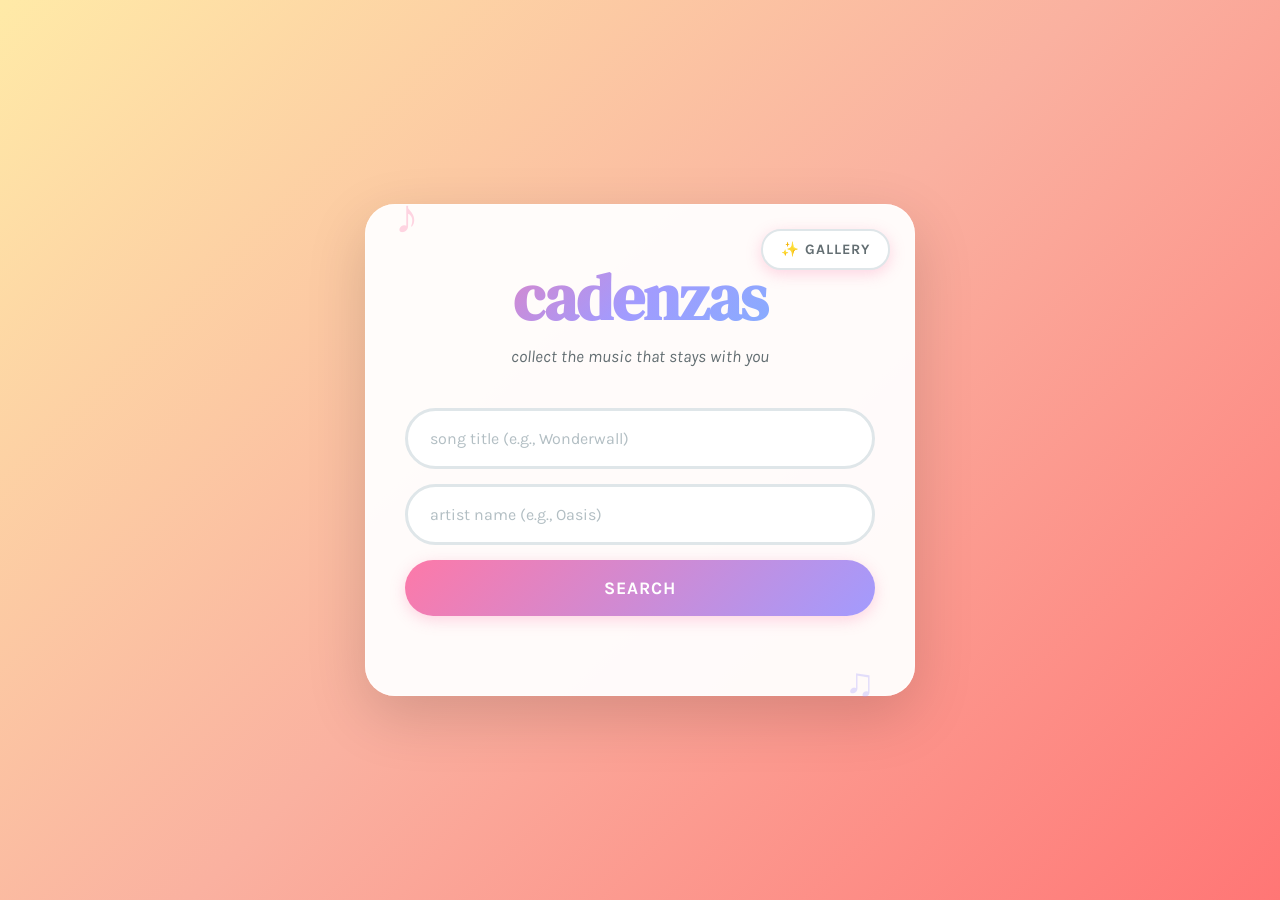
==== index.html @ b06bb2e4 "project start" ====
<!DOCTYPE html>
<html lang="en">
<head>
  <meta charset="UTF-8">
  <meta name="viewport" content="width=device-width, initial-scale=1.0">
  <title>Cadenzas - Search</title>
  <style>
    @import url('https://fonts.googleapis.com/css2?family=DM+Serif+Display:ital@0;1&family=Karla:wght@400;700&display=swap');
    
    * {
      margin: 0;
      padding: 0;
      box-sizing: border-box;
    }

    body {
      font-family: 'Karla', sans-serif;
      background: linear-gradient(135deg, #ffeaa7 0%, #fab1a0 50%, #ff7675 100%);
      min-height: 100vh;
      display: flex;
      align-items: center;
      justify-content: center;
      padding: 20px;
    }

    .search-container {
      max-width: 550px;
      width: 100%;
      background: rgba(255, 255, 255, 0.95);
      border-radius: 30px;
      padding: 50px 40px;
      box-shadow: 
        0 20px 60px rgba(0, 0, 0, 0.15),
        0 0 0 1px rgba(255, 255, 255, 0.5) inset;
      text-align: center;
    }

    h1 {
      font-family: 'DM Serif Display', serif;
      font-size: 4em;
      margin-bottom: 0.1em;
      background: linear-gradient(135deg, #fd79a8, #a29bfe, #74b9ff);
      -webkit-background-clip: text;
      -webkit-text-fill-color: transparent;
      background-clip: text;
      letter-spacing: -1px;
    }

    .subtitle {
      font-style: italic;
      color: #636e72;
      margin-bottom: 2.5em;
      font-size: 1.05em;
    }

    .search-form {
      display: flex;
      flex-direction: column;
      gap: 15px;
      margin-bottom: 30px;
    }

    input {
      padding: 18px 22px;
      border: 3px solid #dfe6e9;
      border-radius: 50px;
      background: white;
      color: #2d3436;
      font-size: 1em;
      font-family: 'Karla', sans-serif;
      outline: none;
      transition: all 0.3s ease;
    }

    input::placeholder {
      color: #b2bec3;
    }

    input:focus {
      border-color: #a29bfe;
      box-shadow: 0 0 0 4px rgba(162, 155, 254, 0.15);
      transform: translateY(-2px);
    }

    button {
      padding: 18px;
      border: none;
      border-radius: 50px;
      background: linear-gradient(135deg, #fd79a8 0%, #a29bfe 100%);
      color: white;
      font-size: 1.1em;
      font-weight: 700;
      font-family: 'Karla', sans-serif;
      cursor: pointer;
      transition: all 0.3s ease;
      box-shadow: 0 4px 15px rgba(253, 121, 168, 0.3);
      text-transform: uppercase;
      letter-spacing: 1px;
    }

    button:hover {
      transform: translateY(-3px);
      box-shadow: 0 6px 25px rgba(253, 121, 168, 0.4);
    }

    button:active {
      transform: translateY(-1px);
    }

    .results {
      margin-top: 35px;
      text-align: left;
    }

    .results h3 {
      color: #636e72;
      font-family: 'Karla', sans-serif;
      font-weight: 700;
      text-transform: uppercase;
      letter-spacing: 2px;
      font-size: 0.85em;
      margin-bottom: 20px;
      text-align: center;
    }

    .result-card {
      background: linear-gradient(135deg, #fff5f7 0%, #f0f3ff 100%);
      border: 2px solid #dfe6e9;
      border-radius: 20px;
      padding: 22px 25px;
      margin-bottom: 12px;
      cursor: pointer;
      transition: all 0.3s ease;
      position: relative;
      overflow: hidden;
    }

    .result-card::before {
      content: '';
      position: absolute;
      top: 0;
      left: -100%;
      width: 100%;
      height: 100%;
      background: linear-gradient(90deg, transparent, rgba(162, 155, 254, 0.1), transparent);
      transition: left 0.5s ease;
    }

    .result-card:hover::before {
      left: 100%;
    }

    .result-card:hover {
      border-color: #a29bfe;
      transform: translateX(8px) translateY(-2px);
      box-shadow: -8px 8px 0px rgba(162, 155, 254, 0.2);
    }

    .result-title {
      font-weight: 700;
      font-size: 1.25em;
      margin-bottom: 6px;
      color: #2d3436;
    }

    .result-artist {
      color: #636e72;
      font-style: italic;
      margin-bottom: 10px;
    }

    .result-status {
      display: inline-block;
      font-size: 0.85em;
      padding: 6px 14px;
      border-radius: 20px;
      font-weight: 700;
      margin-top: 8px;
    }

    .has-lyrics {
      background: linear-gradient(135deg, #55efc4, #81ecec);
      color: #00b894;
    }

    .no-lyrics {
      background: #dfe6e9;
      color: #636e72;
    }

    .loading {
      text-align: center;
      color: #636e72;
      font-style: italic;
      padding: 30px;
      font-size: 1.1em;
    }

    .loading::after {
      content: '...';
      animation: ellipsis 1.5s infinite;
    }

    @keyframes ellipsis {
      0%, 20% { content: '.'; }
      40% { content: '..'; }
      60%, 100% { content: '...'; }
    }

    .error {
      color: #d63031;
      text-align: center;
      padding: 25px;
      background: linear-gradient(135deg, #fff0f0, #ffe0e0);
      border: 2px solid #ff7675;
      border-radius: 20px;
      font-weight: 700;
    }

    /* Cute decorative elements */
    .search-container::before {
      content: '♪';
      position: absolute;
      top: -15px;
      left: 30px;
      font-size: 3em;
      opacity: 0.3;
      color: #fd79a8;
    }

    .search-container::after {
      content: '♫';
      position: absolute;
      bottom: -10px;
      right: 40px;
      font-size: 2.5em;
      opacity: 0.3;
      color: #a29bfe;
    }

    .search-container {
      position: relative;
    }

    .lyric-line.active {
      color: #fd79a8 !important;
      font-weight: 700;
      transform: scale(1.05);
      text-shadow: 0 0 20px rgba(253, 121, 168, 0.4);
    }
  </style>
</head>
<body>
  <div class="search-container">
    <div style="position: absolute; top: 25px; right: 25px; display: flex; gap: 10px;">
      <button id="homeButton" style="
        padding: 10px 18px;
        border: 2px solid #dfe6e9;
        border-radius: 20px;
        background: white;
        color: #636e72;
        font-family: 'Karla', sans-serif;
        font-weight: 700;
        cursor: pointer;
        font-size: 0.9em;
        display: none;
      ">🏠 Home</button>
      <button id="galleryButton" style="
        padding: 10px 18px;
        border: 2px solid #dfe6e9;
        border-radius: 20px;
        background: white;
        color: #636e72;
        font-family: 'Karla', sans-serif;
        font-weight: 700;
        cursor: pointer;
        font-size: 0.9em;
      ">✨ Gallery</button>
    </div>
    
    <h1>cadenzas</h1>
    <p class="subtitle">collect the music that stays with you</p>

    <form class="search-form" id="searchForm">
      <input 
        type="text" 
        id="trackInput" 
        placeholder="song title (e.g., Wonderwall)"
        required
      >
      <input 
        type="text" 
        id="artistInput" 
        placeholder="artist name (e.g., Oasis)"
        required
      >
      <button type="submit">Search</button>
    </form>

    <div id="results"></div>
  </div>

  <script>
    const form = document.getElementById('searchForm');
    const resultsDiv = document.getElementById('results');
    const homeButton = document.getElementById('homeButton');
    const galleryButton = document.getElementById('galleryButton');

    // Navigation handlers
    homeButton.addEventListener('click', () => {
      showHomeView();
    });

    galleryButton.addEventListener('click', () => {
      showGalleryView();
    });

    form.addEventListener('submit', async (e) => {
      e.preventDefault();
      
      const track = document.getElementById('trackInput').value.trim();
      const artist = document.getElementById('artistInput').value.trim();

      if (!track || !artist) return;

      resultsDiv.innerHTML = '<p class="loading">Searching for your song</p>';

      try {
        const response = await fetch(
          `https://lrclib.net/api/search?track_name=${encodeURIComponent(track)}&artist_name=${encodeURIComponent(artist)}`
        );

        if (!response.ok) {
          throw new Error('Failed to fetch lyrics');
        }

        const results = await response.json();

        if (results.length === 0) {
          resultsDiv.innerHTML = '<p class="error">No lyrics found. Try different search terms!</p>';
          return;
        }

        displayResults(results);

        if (results[0].syncedLyrics) {
          console.log('Synced Lyrics for:', results[0].trackName);
          console.log('Raw LRC:', results[0].syncedLyrics);

          const parsed = parseLRC(results[0].syncedLyrics);
          console.log('Parsed Lyrics:', parsed);
          console.log(`Total lines: ${parsed.length}`);
        } else {
          console.log('No synced lyrics available for this track');
        }

      } catch (error) {
        console.error('Error:', error);
        resultsDiv.innerHTML = '<p class="error">Something went wrong. Please try again!</p>';
      }
    });

    function displayResults(results) {
      resultsDiv.innerHTML = '<h3>Results</h3>';
      
      results.forEach((result, index) => {
        const card = document.createElement('div');
        card.className = 'result-card';
        
        const hasLyrics = result.syncedLyrics ? true : false;
        const statusClass = hasLyrics ? 'has-lyrics' : 'no-lyrics';
        const statusText = hasLyrics ? '✨ has synced lyrics' : '♪ plain lyrics only';
        
        card.innerHTML = `
          <div class="result-title">${result.trackName}</div>
          <div class="result-artist">${result.artistName}</div>
          <span class="result-status ${statusClass}">${statusText}</span>
        `;
        
        card.addEventListener('click', () => {
          if (result.syncedLyrics) {
            displayLyricCard(result);
          }
        });
        
        resultsDiv.appendChild(card);
      });
    }

    function parseLRC(lrcString) {
      // Split the string into lines
      const lines = lrcString.split('\n');
      
      // Array to store our parsed lyrics
      const parsedLyrics = [];
      
      // Regular expression to match timestamp pattern [MM:SS.MS]
      const timeRegex = /\[(\d{2}):(\d{2})\.(\d{2,3})\]/;
      
      lines.forEach(line => {
        // Try to match the timestamp pattern
        const match = line.match(timeRegex);
        
        if (match) {
          // Extract minutes, seconds, and milliseconds
          const minutes = parseInt(match[1]);
          const seconds = parseInt(match[2]);
          const milliseconds = parseInt(match[3]);
          
          // Convert everything to total seconds
          const totalSeconds = minutes * 60 + seconds + milliseconds / 100;
          
          // Get the text after the timestamp
          const text = line.replace(timeRegex, '').trim();
          
          // Only add if there's actual text (filter out empty lines)
          if (text.length > 0) {
            parsedLyrics.push({
              time: totalSeconds,
              text: text
            });
          }
        }
      });
      
      return parsedLyrics;
    }

    function displayLyricCard(song) {
      // Check if we have synced or plain lyrics
      const hasSyncedLyrics = song.syncedLyrics ? true : false;
      const lyrics = hasSyncedLyrics 
        ? parseLRC(song.syncedLyrics) 
        : song.plainLyrics.split('\n').map(text => ({ time: 0, text: text.trim() })).filter(l => l.text.length > 0);
      
      // Clear the results and show the lyric picker
      resultsDiv.innerHTML = `
        <div style="text-align: center; margin-bottom: 25px;">
          <h2 style="font-family: 'DM Serif Display', serif; color: #2d3436; margin-bottom: 8px;">
            ${song.trackName}
          </h2>
          <p style="color: #636e72; font-style: italic; margin-bottom: 15px;">
            ${song.artistName}
          </p>
          <button id="backButton" style="
            padding: 10px 20px;
            border: 2px solid #dfe6e9;
            border-radius: 20px;
            background: white;
            color: #636e72;
            font-family: 'Karla', sans-serif;
            font-weight: 700;
            cursor: pointer;
            font-size: 0.9em;
          ">← Back to Search</button>
        </div>
        
        <div style="
          background: linear-gradient(135deg, #fff5f7 0%, #f0f3ff 100%);
          border: 2px solid #dfe6e9;
          border-radius: 20px;
          padding: 25px;
          margin-bottom: 20px;
        ">
          <p style="text-align: center; color: #636e72; font-size: 0.95em; margin-bottom: 15px;">
            ✨ Click on lines to select them for your gallery
          </p>
          <div id="lyricsContainer" style="
            max-height: 400px;
            overflow-y: auto;
            padding: 10px;
          "></div>
        </div>
        
        <div style="text-align: center;">
          <button id="saveButton" style="
            padding: 15px 35px;
            border: none;
            border-radius: 50px;
            background: linear-gradient(135deg, #fd79a8 0%, #a29bfe 100%);
            color: white;
            font-size: 1.1em;
            font-weight: 700;
            font-family: 'Karla', sans-serif;
            cursor: pointer;
            box-shadow: 0 4px 15px rgba(253, 121, 168, 0.3);
            opacity: 0.5;
            pointer-events: none;
          ">Save Selected Lines (<span id="selectedCount">0</span>)</button>
        </div>
      `;
      
      // Display all the lyrics as selectable lines
      const container = document.getElementById('lyricsContainer');
      const saveButton = document.getElementById('saveButton');
      const selectedCount = document.getElementById('selectedCount');
      
      let selectedLines = [];
      
      lyrics.forEach((lyric, index) => {
        const lyricLine = document.createElement('div');
        lyricLine.className = 'lyric-line-selectable';
        lyricLine.dataset.time = lyric.time;
        lyricLine.dataset.index = index;
        lyricLine.textContent = lyric.text;
        lyricLine.style.cssText = `
          padding: 14px 18px;
          margin: 6px 0;
          font-size: 1.15em;
          color: #2d3436;
          background: white;
          border: 2px solid #dfe6e9;
          border-radius: 15px;
          cursor: pointer;
          transition: all 0.3s ease;
          line-height: 1.6;
          user-select: none;
        `;
        
        // Click to toggle selection
        lyricLine.addEventListener('click', () => {
          const isSelected = lyricLine.classList.contains('selected');
          
          if (isSelected) {
            // Deselect
            lyricLine.classList.remove('selected');
            lyricLine.style.background = 'white';
            lyricLine.style.borderColor = '#dfe6e9';
            lyricLine.style.color = '#2d3436';
            lyricLine.style.transform = 'scale(1)';
            
            // Remove from selected array
            selectedLines = selectedLines.filter(l => l.index !== index);
          } else {
            // Select
            lyricLine.classList.add('selected');
            lyricLine.style.background = 'linear-gradient(135deg, #fd79a8 0%, #a29bfe 100%)';
            lyricLine.style.borderColor = '#fd79a8';
            lyricLine.style.color = 'white';
            lyricLine.style.transform = 'scale(1.02)';
            lyricLine.style.boxShadow = '0 4px 15px rgba(253, 121, 168, 0.3)';
            
            // Add to selected array
            selectedLines.push({
              index: index,
              text: lyric.text,
              time: lyric.time
            });
          }
          
          // Update button state
          selectedCount.textContent = selectedLines.length;
          
          if (selectedLines.length > 0) {
            saveButton.style.opacity = '1';
            saveButton.style.pointerEvents = 'auto';
          } else {
            saveButton.style.opacity = '0.5';
            saveButton.style.pointerEvents = 'none';
          }
        });
        
        container.appendChild(lyricLine);
      });
      
      // Add back button functionality
      document.getElementById('backButton').addEventListener('click', () => {
        location.reload();
      });
      
      // Add save button functionality
      saveButton.addEventListener('click', () => {
        if (selectedLines.length > 0) {
          saveToGallery({
            song: song.trackName,
            artist: song.artistName,
            lines: selectedLines,
            hasTiming: hasSyncedLyrics,
            savedAt: new Date().toISOString()
          });
          
          alert(`✨ Saved ${selectedLines.length} line(s) to your gallery!`);
          location.reload();
        }
      });
    }

    function startGhostKaraoke(lyrics) {
      const container = document.getElementById('lyricsContainer');
      const playButton = document.getElementById('playButton');
      
      // State variables
      let startTime = null;
      let animationId = null;
      let currentIndex = 0;
      let pausedTime = 0;
      let isPaused = false;
      let isFinished = false;
      
      function animate(timestamp) {
        if (!startTime) startTime = timestamp;
        
        const elapsedSeconds = (timestamp - startTime) / 1000 + pausedTime;
        
        if (currentIndex < lyrics.length) {
          const currentLyric = lyrics[currentIndex];
          
          if (elapsedSeconds >= currentLyric.time) {
            document.querySelectorAll('.lyric-line').forEach(line => {
              line.classList.remove('active');
            });
            
            const currentLine = container.querySelector(`[data-index="${currentIndex}"]`);
            if (currentLine) {
              currentLine.classList.add('active');
              currentLine.scrollIntoView({ behavior: 'smooth', block: 'center' });
            }
            
            currentIndex++;
          }
        }
        
        if (currentIndex < lyrics.length) {
          animationId = requestAnimationFrame(animate);
        } else {
          // Animation finished
          isFinished = true;
          playButton.textContent = '↻ Replay';
          playButton.style.background = 'linear-gradient(135deg, #fd79a8 0%, #a29bfe 100%)';
        }
      }
      
      // Set up the button handler ONCE
      playButton.onclick = () => {
        if (isFinished) {
          // REPLAY from beginning
          currentIndex = 0;
          startTime = null;
          pausedTime = 0;
          isPaused = false;
          isFinished = false;
          
          document.querySelectorAll('.lyric-line').forEach(line => {
            line.classList.remove('active');
          });
          container.scrollTop = 0;
          
          playButton.textContent = '⏸ Pause';
          playButton.style.background = 'linear-gradient(135deg, #ff7675 0%, #d63031 100%)';
          animationId = requestAnimationFrame(animate);
          
        } else if (!isPaused) {
          // PAUSE
          if (animationId) {
            cancelAnimationFrame(animationId);
            animationId = null;
          }
          isPaused = true;
          
          const now = performance.now();
          if (startTime) {
            pausedTime = (now - startTime) / 1000 + pausedTime;
          }
          startTime = null;
          
          playButton.textContent = '▶ Resume';
          playButton.style.background = 'linear-gradient(135deg, #55efc4 0%, #00b894 100%)';
          
        } else {
          // RESUME
          isPaused = false;
          startTime = null;
          playButton.textContent = '⏸ Pause';
          playButton.style.background = 'linear-gradient(135deg, #ff7675 0%, #d63031 100%)';
          animationId = requestAnimationFrame(animate);
        }
      };
      
      // Start the animation immediately
      playButton.textContent = '⏸ Pause';
      playButton.style.background = 'linear-gradient(135deg, #ff7675 0%, #d63031 100%)';
      animationId = requestAnimationFrame(animate);
    }

    function saveToGallery(keepsake) {
      // Get existing gallery from localStorage
      let gallery = localStorage.getItem('cadenzas_gallery');
      
      if (gallery) {
        gallery = JSON.parse(gallery);
      } else {
        gallery = [];
      }
      
      // Add the new keepsake
      gallery.push(keepsake);
      
      // Save back to localStorage
      localStorage.setItem('cadenzas_gallery', JSON.stringify(gallery));
      
      console.log('Saved to gallery:', keepsake);
      console.log('Total items in gallery:', gallery.length);
    }

    function showHomeView() {
      // Show the search form
      document.getElementById('searchForm').style.display = 'flex';
      
      // Clear results
      resultsDiv.innerHTML = '';
      
      // Toggle navigation buttons
      homeButton.style.display = 'none';
      galleryButton.style.display = 'block';
    }

    function showGalleryView() {
      // Hide the search form
      document.getElementById('searchForm').style.display = 'none';
      
      // Toggle navigation buttons
      homeButton.style.display = 'block';
      galleryButton.style.display = 'none';
      
      // Get gallery data from localStorage
      let gallery = localStorage.getItem('cadenzas_gallery');
      
      if (gallery) {
        gallery = JSON.parse(gallery);
      } else {
        gallery = [];
      }
      
      // Display the gallery
      if (gallery.length === 0) {
        resultsDiv.innerHTML = `
          <div style="text-align: center; padding: 60px 20px;">
            <div style="font-size: 4em; margin-bottom: 20px; opacity: 0.3;">♪</div>
            <h3 style="color: #636e72; margin-bottom: 10px; font-family: 'DM Serif Display', serif; font-size: 1.5em;">
              Your gallery is empty
            </h3>
            <p style="color: #b2bec3; font-style: italic;">
              Search for songs and save your favorite lines to build your collection
            </p>
          </div>
        `;
      } else {
        resultsDiv.innerHTML = `
          <h2 style="
            font-family: 'DM Serif Display', serif; 
            color: #2d3436; 
            text-align: center; 
            margin-bottom: 10px;
            font-size: 2em;
          ">Your Gallery</h2>
          <p style="
            text-align: center; 
            color: #636e72; 
            font-style: italic; 
            margin-bottom: 30px;
          ">${gallery.length} keepsake${gallery.length === 1 ? '' : 's'}</p>
          <div id="galleryGrid"></div>
        `;
        
        const galleryGrid = document.getElementById('galleryGrid');
        
        // Display each keepsake as a card
        gallery.forEach((keepsake, index) => {
          const card = document.createElement('div');
          card.style.cssText = `
            background: linear-gradient(135deg, #fff5f7 0%, #f0f3ff 100%);
            border: 2px solid #dfe6e9;
            border-radius: 20px;
            padding: 25px;
            margin-bottom: 20px;
            transition: all 0.3s ease;
          `;
          
          card.innerHTML = `
            <div style="margin-bottom: 15px;">
              <h3 style="
                font-family: 'DM Serif Display', serif;
                color: #2d3436;
                margin-bottom: 5px;
                font-size: 1.3em;
              ">${keepsake.song}</h3>
              <p style="color: #636e72; font-style: italic; font-size: 0.95em;">
                ${keepsake.artist}
              </p>
            </div>
            
            <div style="
              background: white;
              border-radius: 15px;
              padding: 20px;
              border-left: 4px solid #fd79a8;
            ">
              ${keepsake.lines.map(line => `
                <p style="
                  color: #2d3436;
                  line-height: 1.8;
                  margin: 8px 0;
                  font-size: 1.05em;
                ">${line.text}</p>
              `).join('')}
            </div>
            
            <div style="
              margin-top: 15px;
              display: flex;
              justify-content: space-between;
              align-items: center;
            ">
              <span style="
                font-size: 0.85em;
                color: #b2bec3;
                font-style: italic;
              ">
                ${keepsake.hasTiming ? '✨ Animated' : '♪ Static'}
              </span>
              <button class="deleteButton" data-index="${index}" style="
                padding: 8px 16px;
                border: 2px solid #ff7675;
                border-radius: 15px;
                background: white;
                color: #ff7675;
                font-family: 'Karla', sans-serif;
                font-weight: 700;
                cursor: pointer;
                font-size: 0.85em;
                transition: all 0.3s ease;
              ">Delete</button>
            </div>
          `;
          
          galleryGrid.appendChild(card);
        });
        
        // Add delete functionality
        document.querySelectorAll('.deleteButton').forEach(button => {
          button.addEventListener('click', (e) => {
            const index = parseInt(e.target.dataset.index);
            deleteFromGallery(index);
          });
        });
      }
    }

    function deleteFromGallery(index) {
      if (confirm('Are you sure you want to delete this keepsake?')) {
        let gallery = JSON.parse(localStorage.getItem('cadenzas_gallery'));
        gallery.splice(index, 1);
        localStorage.setItem('cadenzas_gallery', JSON.stringify(gallery));
        
        // Refresh the gallery view
        showGalleryView();
      }
    }
  </script>
</body>
</html>
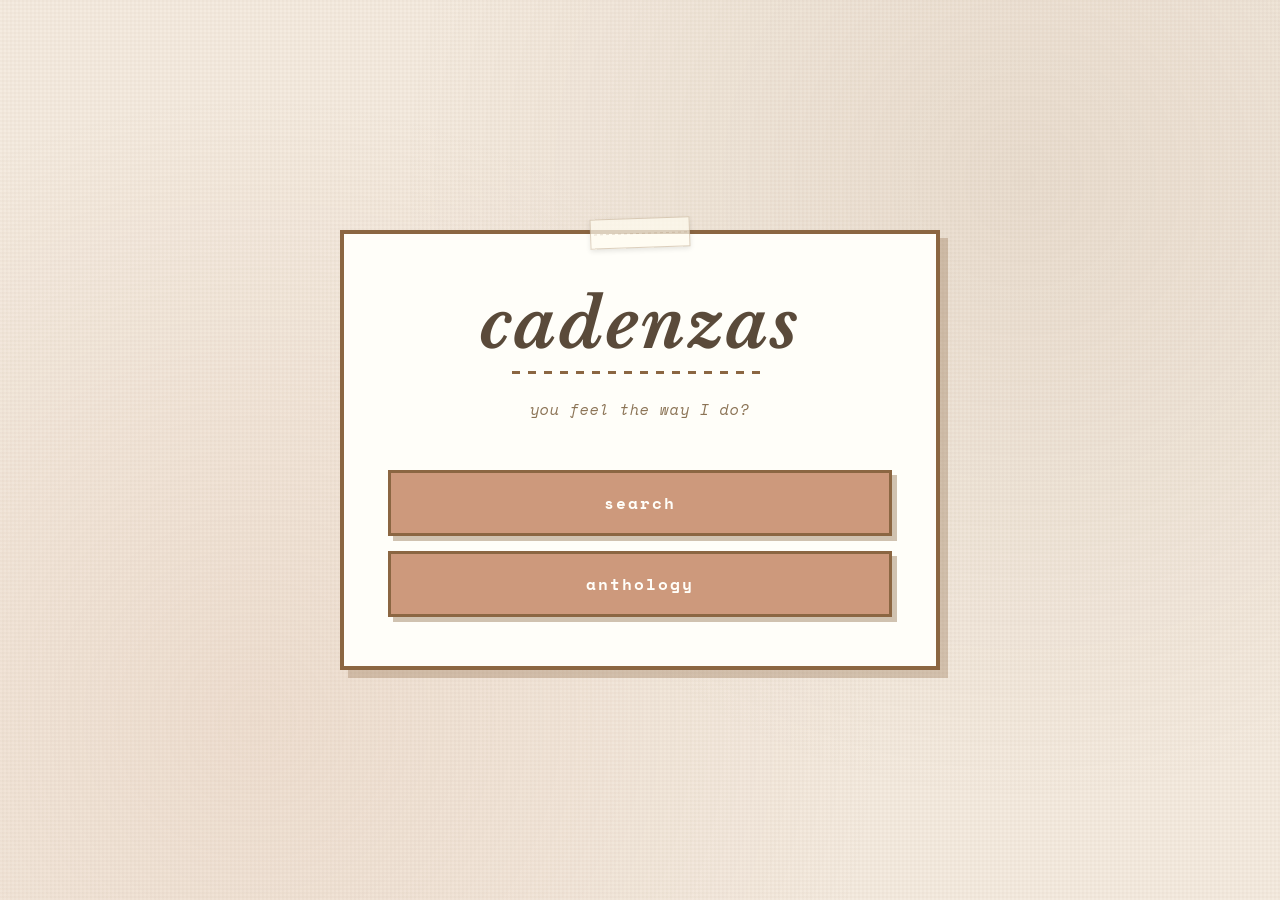
==== commit 8e9c9bdd: "update style" ====
--- a/index.html
+++ b/index.html
@@ -3,859 +3,52 @@
 <head>
   <meta charset="UTF-8">
   <meta name="viewport" content="width=device-width, initial-scale=1.0">
-  <title>Cadenzas - Search</title>
-  <style>
-    @import url('https://fonts.googleapis.com/css2?family=DM+Serif+Display:ital@0;1&family=Karla:wght@400;700&display=swap');
-    
-    * {
-      margin: 0;
-      padding: 0;
-      box-sizing: border-box;
-    }
-
-    body {
-      font-family: 'Karla', sans-serif;
-      background: linear-gradient(135deg, #ffeaa7 0%, #fab1a0 50%, #ff7675 100%);
-      min-height: 100vh;
-      display: flex;
-      align-items: center;
-      justify-content: center;
-      padding: 20px;
-    }
-
-    .search-container {
-      max-width: 550px;
-      width: 100%;
-      background: rgba(255, 255, 255, 0.95);
-      border-radius: 30px;
-      padding: 50px 40px;
-      box-shadow: 
-        0 20px 60px rgba(0, 0, 0, 0.15),
-        0 0 0 1px rgba(255, 255, 255, 0.5) inset;
-      text-align: center;
-    }
-
-    h1 {
-      font-family: 'DM Serif Display', serif;
-      font-size: 4em;
-      margin-bottom: 0.1em;
-      background: linear-gradient(135deg, #fd79a8, #a29bfe, #74b9ff);
-      -webkit-background-clip: text;
-      -webkit-text-fill-color: transparent;
-      background-clip: text;
-      letter-spacing: -1px;
-    }
-
-    .subtitle {
-      font-style: italic;
-      color: #636e72;
-      margin-bottom: 2.5em;
-      font-size: 1.05em;
-    }
-
-    .search-form {
-      display: flex;
-      flex-direction: column;
-      gap: 15px;
-      margin-bottom: 30px;
-    }
-
-    input {
-      padding: 18px 22px;
-      border: 3px solid #dfe6e9;
-      border-radius: 50px;
-      background: white;
-      color: #2d3436;
-      font-size: 1em;
-      font-family: 'Karla', sans-serif;
-      outline: none;
-      transition: all 0.3s ease;
-    }
-
-    input::placeholder {
-      color: #b2bec3;
-    }
-
-    input:focus {
-      border-color: #a29bfe;
-      box-shadow: 0 0 0 4px rgba(162, 155, 254, 0.15);
-      transform: translateY(-2px);
-    }
-
-    button {
-      padding: 18px;
-      border: none;
-      border-radius: 50px;
-      background: linear-gradient(135deg, #fd79a8 0%, #a29bfe 100%);
-      color: white;
-      font-size: 1.1em;
-      font-weight: 700;
-      font-family: 'Karla', sans-serif;
-      cursor: pointer;
-      transition: all 0.3s ease;
-      box-shadow: 0 4px 15px rgba(253, 121, 168, 0.3);
-      text-transform: uppercase;
-      letter-spacing: 1px;
-    }
-
-    button:hover {
-      transform: translateY(-3px);
-      box-shadow: 0 6px 25px rgba(253, 121, 168, 0.4);
-    }
-
-    button:active {
-      transform: translateY(-1px);
-    }
-
-    .results {
-      margin-top: 35px;
-      text-align: left;
-    }
-
-    .results h3 {
-      color: #636e72;
-      font-family: 'Karla', sans-serif;
-      font-weight: 700;
-      text-transform: uppercase;
-      letter-spacing: 2px;
-      font-size: 0.85em;
-      margin-bottom: 20px;
-      text-align: center;
-    }
-
-    .result-card {
-      background: linear-gradient(135deg, #fff5f7 0%, #f0f3ff 100%);
-      border: 2px solid #dfe6e9;
-      border-radius: 20px;
-      padding: 22px 25px;
-      margin-bottom: 12px;
-      cursor: pointer;
-      transition: all 0.3s ease;
-      position: relative;
-      overflow: hidden;
-    }
-
-    .result-card::before {
-      content: '';
-      position: absolute;
-      top: 0;
-      left: -100%;
-      width: 100%;
-      height: 100%;
-      background: linear-gradient(90deg, transparent, rgba(162, 155, 254, 0.1), transparent);
-      transition: left 0.5s ease;
-    }
-
-    .result-card:hover::before {
-      left: 100%;
-    }
-
-    .result-card:hover {
-      border-color: #a29bfe;
-      transform: translateX(8px) translateY(-2px);
-      box-shadow: -8px 8px 0px rgba(162, 155, 254, 0.2);
-    }
-
-    .result-title {
-      font-weight: 700;
-      font-size: 1.25em;
-      margin-bottom: 6px;
-      color: #2d3436;
-    }
-
-    .result-artist {
-      color: #636e72;
-      font-style: italic;
-      margin-bottom: 10px;
-    }
-
-    .result-status {
-      display: inline-block;
-      font-size: 0.85em;
-      padding: 6px 14px;
-      border-radius: 20px;
-      font-weight: 700;
-      margin-top: 8px;
-    }
-
-    .has-lyrics {
-      background: linear-gradient(135deg, #55efc4, #81ecec);
-      color: #00b894;
-    }
-
-    .no-lyrics {
-      background: #dfe6e9;
-      color: #636e72;
-    }
-
-    .loading {
-      text-align: center;
-      color: #636e72;
-      font-style: italic;
-      padding: 30px;
-      font-size: 1.1em;
-    }
-
-    .loading::after {
-      content: '...';
-      animation: ellipsis 1.5s infinite;
-    }
-
-    @keyframes ellipsis {
-      0%, 20% { content: '.'; }
-      40% { content: '..'; }
-      60%, 100% { content: '...'; }
-    }
-
-    .error {
-      color: #d63031;
-      text-align: center;
-      padding: 25px;
-      background: linear-gradient(135deg, #fff0f0, #ffe0e0);
-      border: 2px solid #ff7675;
-      border-radius: 20px;
-      font-weight: 700;
-    }
-
-    /* Cute decorative elements */
-    .search-container::before {
-      content: '♪';
-      position: absolute;
-      top: -15px;
-      left: 30px;
-      font-size: 3em;
-      opacity: 0.3;
-      color: #fd79a8;
-    }
-
-    .search-container::after {
-      content: '♫';
-      position: absolute;
-      bottom: -10px;
-      right: 40px;
-      font-size: 2.5em;
-      opacity: 0.3;
-      color: #a29bfe;
-    }
-
-    .search-container {
-      position: relative;
-    }
-
-    .lyric-line.active {
-      color: #fd79a8 !important;
-      font-weight: 700;
-      transform: scale(1.05);
-      text-shadow: 0 0 20px rgba(253, 121, 168, 0.4);
-    }
-  </style>
+  <title>Cadenzas</title>
+  <link rel="stylesheet" href="styles.css">
 </head>
 <body>
   <div class="search-container">
-    <div style="position: absolute; top: 25px; right: 25px; display: flex; gap: 10px;">
-      <button id="homeButton" style="
-        padding: 10px 18px;
-        border: 2px solid #dfe6e9;
-        border-radius: 20px;
-        background: white;
-        color: #636e72;
-        font-family: 'Karla', sans-serif;
-        font-weight: 700;
-        cursor: pointer;
-        font-size: 0.9em;
-        display: none;
-      ">🏠 Home</button>
-      <button id="galleryButton" style="
-        padding: 10px 18px;
-        border: 2px solid #dfe6e9;
-        border-radius: 20px;
-        background: white;
-        color: #636e72;
-        font-family: 'Karla', sans-serif;
-        font-weight: 700;
-        cursor: pointer;
-        font-size: 0.9em;
-      ">✨ Gallery</button>
-    </div>
+    <div class="tape"></div>
     
     <h1>cadenzas</h1>
-    <p class="subtitle">collect the music that stays with you</p>
+    <p class="subtitle">you feel the way I do?</p>
 
-    <form class="search-form" id="searchForm">
-      <input 
-        type="text" 
-        id="trackInput" 
-        placeholder="song title (e.g., Wonderwall)"
-        required
-      >
-      <input 
-        type="text" 
-        id="artistInput" 
-        placeholder="artist name (e.g., Oasis)"
-        required
-      >
-      <button type="submit">Search</button>
-    </form>
-
-    <div id="results"></div>
+    <div style="margin-top: 50px; display: flex; flex-direction: column; gap: 15px;">
+      <a href="search.html" class="nav-button" style="
+        padding: 18px;
+        border: 3px solid #8b6642;
+        background: #cd997c;
+        color: #fffef9;
+        font-size: 1em;
+        font-weight: 700;
+        font-family: 'Space Mono', monospace;
+        cursor: pointer;
+        transition: all 0.2s ease;
+        box-shadow: 5px 5px 0px rgba(139, 102, 66, 0.4);
+        text-transform: lowercase;
+        letter-spacing: 2px;
+        text-align: center;
+      ">
+        search
+      </a>
+      <a href="gallery.html" class="nav-button" style="
+        padding: 18px;
+        border: 3px solid #8b6642;
+        background: #cd997c;
+        color: #fffef9;
+        font-size: 1em;
+        font-weight: 700;
+        font-family: 'Space Mono', monospace;
+        cursor: pointer;
+        transition: all 0.2s ease;
+        box-shadow: 5px 5px 0px rgba(139, 102, 66, 0.4);
+        text-transform: lowercase;
+        letter-spacing: 2px;
+        text-align: center;
+      ">
+        anthology
+      </a>
+    </div>
   </div>
-
-  <script>
-    const form = document.getElementById('searchForm');
-    const resultsDiv = document.getElementById('results');
-    const homeButton = document.getElementById('homeButton');
-    const galleryButton = document.getElementById('galleryButton');
-
-    // Navigation handlers
-    homeButton.addEventListener('click', () => {
-      showHomeView();
-    });
-
-    galleryButton.addEventListener('click', () => {
-      showGalleryView();
-    });
-
-    form.addEventListener('submit', async (e) => {
-      e.preventDefault();
-      
-      const track = document.getElementById('trackInput').value.trim();
-      const artist = document.getElementById('artistInput').value.trim();
-
-      if (!track || !artist) return;
-
-      resultsDiv.innerHTML = '<p class="loading">Searching for your song</p>';
-
-      try {
-        const response = await fetch(
-          `https://lrclib.net/api/search?track_name=${encodeURIComponent(track)}&artist_name=${encodeURIComponent(artist)}`
-        );
-
-        if (!response.ok) {
-          throw new Error('Failed to fetch lyrics');
-        }
-
-        const results = await response.json();
-
-        if (results.length === 0) {
-          resultsDiv.innerHTML = '<p class="error">No lyrics found. Try different search terms!</p>';
-          return;
-        }
-
-        displayResults(results);
-
-        if (results[0].syncedLyrics) {
-          console.log('Synced Lyrics for:', results[0].trackName);
-          console.log('Raw LRC:', results[0].syncedLyrics);
-
-          const parsed = parseLRC(results[0].syncedLyrics);
-          console.log('Parsed Lyrics:', parsed);
-          console.log(`Total lines: ${parsed.length}`);
-        } else {
-          console.log('No synced lyrics available for this track');
-        }
-
-      } catch (error) {
-        console.error('Error:', error);
-        resultsDiv.innerHTML = '<p class="error">Something went wrong. Please try again!</p>';
-      }
-    });
-
-    function displayResults(results) {
-      resultsDiv.innerHTML = '<h3>Results</h3>';
-      
-      results.forEach((result, index) => {
-        const card = document.createElement('div');
-        card.className = 'result-card';
-        
-        const hasLyrics = result.syncedLyrics ? true : false;
-        const statusClass = hasLyrics ? 'has-lyrics' : 'no-lyrics';
-        const statusText = hasLyrics ? '✨ has synced lyrics' : '♪ plain lyrics only';
-        
-        card.innerHTML = `
-          <div class="result-title">${result.trackName}</div>
-          <div class="result-artist">${result.artistName}</div>
-          <span class="result-status ${statusClass}">${statusText}</span>
-        `;
-        
-        card.addEventListener('click', () => {
-          if (result.syncedLyrics) {
-            displayLyricCard(result);
-          }
-        });
-        
-        resultsDiv.appendChild(card);
-      });
-    }
-
-    function parseLRC(lrcString) {
-      // Split the string into lines
-      const lines = lrcString.split('\n');
-      
-      // Array to store our parsed lyrics
-      const parsedLyrics = [];
-      
-      // Regular expression to match timestamp pattern [MM:SS.MS]
-      const timeRegex = /\[(\d{2}):(\d{2})\.(\d{2,3})\]/;
-      
-      lines.forEach(line => {
-        // Try to match the timestamp pattern
-        const match = line.match(timeRegex);
-        
-        if (match) {
-          // Extract minutes, seconds, and milliseconds
-          const minutes = parseInt(match[1]);
-          const seconds = parseInt(match[2]);
-          const milliseconds = parseInt(match[3]);
-          
-          // Convert everything to total seconds
-          const totalSeconds = minutes * 60 + seconds + milliseconds / 100;
-          
-          // Get the text after the timestamp
-          const text = line.replace(timeRegex, '').trim();
-          
-          // Only add if there's actual text (filter out empty lines)
-          if (text.length > 0) {
-            parsedLyrics.push({
-              time: totalSeconds,
-              text: text
-            });
-          }
-        }
-      });
-      
-      return parsedLyrics;
-    }
-
-    function displayLyricCard(song) {
-      // Check if we have synced or plain lyrics
-      const hasSyncedLyrics = song.syncedLyrics ? true : false;
-      const lyrics = hasSyncedLyrics 
-        ? parseLRC(song.syncedLyrics) 
-        : song.plainLyrics.split('\n').map(text => ({ time: 0, text: text.trim() })).filter(l => l.text.length > 0);
-      
-      // Clear the results and show the lyric picker
-      resultsDiv.innerHTML = `
-        <div style="text-align: center; margin-bottom: 25px;">
-          <h2 style="font-family: 'DM Serif Display', serif; color: #2d3436; margin-bottom: 8px;">
-            ${song.trackName}
-          </h2>
-          <p style="color: #636e72; font-style: italic; margin-bottom: 15px;">
-            ${song.artistName}
-          </p>
-          <button id="backButton" style="
-            padding: 10px 20px;
-            border: 2px solid #dfe6e9;
-            border-radius: 20px;
-            background: white;
-            color: #636e72;
-            font-family: 'Karla', sans-serif;
-            font-weight: 700;
-            cursor: pointer;
-            font-size: 0.9em;
-          ">← Back to Search</button>
-        </div>
-        
-        <div style="
-          background: linear-gradient(135deg, #fff5f7 0%, #f0f3ff 100%);
-          border: 2px solid #dfe6e9;
-          border-radius: 20px;
-          padding: 25px;
-          margin-bottom: 20px;
-        ">
-          <p style="text-align: center; color: #636e72; font-size: 0.95em; margin-bottom: 15px;">
-            ✨ Click on lines to select them for your gallery
-          </p>
-          <div id="lyricsContainer" style="
-            max-height: 400px;
-            overflow-y: auto;
-            padding: 10px;
-          "></div>
-        </div>
-        
-        <div style="text-align: center;">
-          <button id="saveButton" style="
-            padding: 15px 35px;
-            border: none;
-            border-radius: 50px;
-            background: linear-gradient(135deg, #fd79a8 0%, #a29bfe 100%);
-            color: white;
-            font-size: 1.1em;
-            font-weight: 700;
-            font-family: 'Karla', sans-serif;
-            cursor: pointer;
-            box-shadow: 0 4px 15px rgba(253, 121, 168, 0.3);
-            opacity: 0.5;
-            pointer-events: none;
-          ">Save Selected Lines (<span id="selectedCount">0</span>)</button>
-        </div>
-      `;
-      
-      // Display all the lyrics as selectable lines
-      const container = document.getElementById('lyricsContainer');
-      const saveButton = document.getElementById('saveButton');
-      const selectedCount = document.getElementById('selectedCount');
-      
-      let selectedLines = [];
-      
-      lyrics.forEach((lyric, index) => {
-        const lyricLine = document.createElement('div');
-        lyricLine.className = 'lyric-line-selectable';
-        lyricLine.dataset.time = lyric.time;
-        lyricLine.dataset.index = index;
-        lyricLine.textContent = lyric.text;
-        lyricLine.style.cssText = `
-          padding: 14px 18px;
-          margin: 6px 0;
-          font-size: 1.15em;
-          color: #2d3436;
-          background: white;
-          border: 2px solid #dfe6e9;
-          border-radius: 15px;
-          cursor: pointer;
-          transition: all 0.3s ease;
-          line-height: 1.6;
-          user-select: none;
-        `;
-        
-        // Click to toggle selection
-        lyricLine.addEventListener('click', () => {
-          const isSelected = lyricLine.classList.contains('selected');
-          
-          if (isSelected) {
-            // Deselect
-            lyricLine.classList.remove('selected');
-            lyricLine.style.background = 'white';
-            lyricLine.style.borderColor = '#dfe6e9';
-            lyricLine.style.color = '#2d3436';
-            lyricLine.style.transform = 'scale(1)';
-            
-            // Remove from selected array
-            selectedLines = selectedLines.filter(l => l.index !== index);
-          } else {
-            // Select
-            lyricLine.classList.add('selected');
-            lyricLine.style.background = 'linear-gradient(135deg, #fd79a8 0%, #a29bfe 100%)';
-            lyricLine.style.borderColor = '#fd79a8';
-            lyricLine.style.color = 'white';
-            lyricLine.style.transform = 'scale(1.02)';
-            lyricLine.style.boxShadow = '0 4px 15px rgba(253, 121, 168, 0.3)';
-            
-            // Add to selected array
-            selectedLines.push({
-              index: index,
-              text: lyric.text,
-              time: lyric.time
-            });
-          }
-          
-          // Update button state
-          selectedCount.textContent = selectedLines.length;
-          
-          if (selectedLines.length > 0) {
-            saveButton.style.opacity = '1';
-            saveButton.style.pointerEvents = 'auto';
-          } else {
-            saveButton.style.opacity = '0.5';
-            saveButton.style.pointerEvents = 'none';
-          }
-        });
-        
-        container.appendChild(lyricLine);
-      });
-      
-      // Add back button functionality
-      document.getElementById('backButton').addEventListener('click', () => {
-        location.reload();
-      });
-      
-      // Add save button functionality
-      saveButton.addEventListener('click', () => {
-        if (selectedLines.length > 0) {
-          saveToGallery({
-            song: song.trackName,
-            artist: song.artistName,
-            lines: selectedLines,
-            hasTiming: hasSyncedLyrics,
-            savedAt: new Date().toISOString()
-          });
-          
-          alert(`✨ Saved ${selectedLines.length} line(s) to your gallery!`);
-          location.reload();
-        }
-      });
-    }
-
-    function startGhostKaraoke(lyrics) {
-      const container = document.getElementById('lyricsContainer');
-      const playButton = document.getElementById('playButton');
-      
-      // State variables
-      let startTime = null;
-      let animationId = null;
-      let currentIndex = 0;
-      let pausedTime = 0;
-      let isPaused = false;
-      let isFinished = false;
-      
-      function animate(timestamp) {
-        if (!startTime) startTime = timestamp;
-        
-        const elapsedSeconds = (timestamp - startTime) / 1000 + pausedTime;
-        
-        if (currentIndex < lyrics.length) {
-          const currentLyric = lyrics[currentIndex];
-          
-          if (elapsedSeconds >= currentLyric.time) {
-            document.querySelectorAll('.lyric-line').forEach(line => {
-              line.classList.remove('active');
-            });
-            
-            const currentLine = container.querySelector(`[data-index="${currentIndex}"]`);
-            if (currentLine) {
-              currentLine.classList.add('active');
-              currentLine.scrollIntoView({ behavior: 'smooth', block: 'center' });
-            }
-            
-            currentIndex++;
-          }
-        }
-        
-        if (currentIndex < lyrics.length) {
-          animationId = requestAnimationFrame(animate);
-        } else {
-          // Animation finished
-          isFinished = true;
-          playButton.textContent = '↻ Replay';
-          playButton.style.background = 'linear-gradient(135deg, #fd79a8 0%, #a29bfe 100%)';
-        }
-      }
-      
-      // Set up the button handler ONCE
-      playButton.onclick = () => {
-        if (isFinished) {
-          // REPLAY from beginning
-          currentIndex = 0;
-          startTime = null;
-          pausedTime = 0;
-          isPaused = false;
-          isFinished = false;
-          
-          document.querySelectorAll('.lyric-line').forEach(line => {
-            line.classList.remove('active');
-          });
-          container.scrollTop = 0;
-          
-          playButton.textContent = '⏸ Pause';
-          playButton.style.background = 'linear-gradient(135deg, #ff7675 0%, #d63031 100%)';
-          animationId = requestAnimationFrame(animate);
-          
-        } else if (!isPaused) {
-          // PAUSE
-          if (animationId) {
-            cancelAnimationFrame(animationId);
-            animationId = null;
-          }
-          isPaused = true;
-          
-          const now = performance.now();
-          if (startTime) {
-            pausedTime = (now - startTime) / 1000 + pausedTime;
-          }
-          startTime = null;
-          
-          playButton.textContent = '▶ Resume';
-          playButton.style.background = 'linear-gradient(135deg, #55efc4 0%, #00b894 100%)';
-          
-        } else {
-          // RESUME
-          isPaused = false;
-          startTime = null;
-          playButton.textContent = '⏸ Pause';
-          playButton.style.background = 'linear-gradient(135deg, #ff7675 0%, #d63031 100%)';
-          animationId = requestAnimationFrame(animate);
-        }
-      };
-      
-      // Start the animation immediately
-      playButton.textContent = '⏸ Pause';
-      playButton.style.background = 'linear-gradient(135deg, #ff7675 0%, #d63031 100%)';
-      animationId = requestAnimationFrame(animate);
-    }
-
-    function saveToGallery(keepsake) {
-      // Get existing gallery from localStorage
-      let gallery = localStorage.getItem('cadenzas_gallery');
-      
-      if (gallery) {
-        gallery = JSON.parse(gallery);
-      } else {
-        gallery = [];
-      }
-      
-      // Add the new keepsake
-      gallery.push(keepsake);
-      
-      // Save back to localStorage
-      localStorage.setItem('cadenzas_gallery', JSON.stringify(gallery));
-      
-      console.log('Saved to gallery:', keepsake);
-      console.log('Total items in gallery:', gallery.length);
-    }
-
-    function showHomeView() {
-      // Show the search form
-      document.getElementById('searchForm').style.display = 'flex';
-      
-      // Clear results
-      resultsDiv.innerHTML = '';
-      
-      // Toggle navigation buttons
-      homeButton.style.display = 'none';
-      galleryButton.style.display = 'block';
-    }
-
-    function showGalleryView() {
-      // Hide the search form
-      document.getElementById('searchForm').style.display = 'none';
-      
-      // Toggle navigation buttons
-      homeButton.style.display = 'block';
-      galleryButton.style.display = 'none';
-      
-      // Get gallery data from localStorage
-      let gallery = localStorage.getItem('cadenzas_gallery');
-      
-      if (gallery) {
-        gallery = JSON.parse(gallery);
-      } else {
-        gallery = [];
-      }
-      
-      // Display the gallery
-      if (gallery.length === 0) {
-        resultsDiv.innerHTML = `
-          <div style="text-align: center; padding: 60px 20px;">
-            <div style="font-size: 4em; margin-bottom: 20px; opacity: 0.3;">♪</div>
-            <h3 style="color: #636e72; margin-bottom: 10px; font-family: 'DM Serif Display', serif; font-size: 1.5em;">
-              Your gallery is empty
-            </h3>
-            <p style="color: #b2bec3; font-style: italic;">
-              Search for songs and save your favorite lines to build your collection
-            </p>
-          </div>
-        `;
-      } else {
-        resultsDiv.innerHTML = `
-          <h2 style="
-            font-family: 'DM Serif Display', serif; 
-            color: #2d3436; 
-            text-align: center; 
-            margin-bottom: 10px;
-            font-size: 2em;
-          ">Your Gallery</h2>
-          <p style="
-            text-align: center; 
-            color: #636e72; 
-            font-style: italic; 
-            margin-bottom: 30px;
-          ">${gallery.length} keepsake${gallery.length === 1 ? '' : 's'}</p>
-          <div id="galleryGrid"></div>
-        `;
-        
-        const galleryGrid = document.getElementById('galleryGrid');
-        
-        // Display each keepsake as a card
-        gallery.forEach((keepsake, index) => {
-          const card = document.createElement('div');
-          card.style.cssText = `
-            background: linear-gradient(135deg, #fff5f7 0%, #f0f3ff 100%);
-            border: 2px solid #dfe6e9;
-            border-radius: 20px;
-            padding: 25px;
-            margin-bottom: 20px;
-            transition: all 0.3s ease;
-          `;
-          
-          card.innerHTML = `
-            <div style="margin-bottom: 15px;">
-              <h3 style="
-                font-family: 'DM Serif Display', serif;
-                color: #2d3436;
-                margin-bottom: 5px;
-                font-size: 1.3em;
-              ">${keepsake.song}</h3>
-              <p style="color: #636e72; font-style: italic; font-size: 0.95em;">
-                ${keepsake.artist}
-              </p>
-            </div>
-            
-            <div style="
-              background: white;
-              border-radius: 15px;
-              padding: 20px;
-              border-left: 4px solid #fd79a8;
-            ">
-              ${keepsake.lines.map(line => `
-                <p style="
-                  color: #2d3436;
-                  line-height: 1.8;
-                  margin: 8px 0;
-                  font-size: 1.05em;
-                ">${line.text}</p>
-              `).join('')}
-            </div>
-            
-            <div style="
-              margin-top: 15px;
-              display: flex;
-              justify-content: space-between;
-              align-items: center;
-            ">
-              <span style="
-                font-size: 0.85em;
-                color: #b2bec3;
-                font-style: italic;
-              ">
-                ${keepsake.hasTiming ? '✨ Animated' : '♪ Static'}
-              </span>
-              <button class="deleteButton" data-index="${index}" style="
-                padding: 8px 16px;
-                border: 2px solid #ff7675;
-                border-radius: 15px;
-                background: white;
-                color: #ff7675;
-                font-family: 'Karla', sans-serif;
-                font-weight: 700;
-                cursor: pointer;
-                font-size: 0.85em;
-                transition: all 0.3s ease;
-              ">Delete</button>
-            </div>
-          `;
-          
-          galleryGrid.appendChild(card);
-        });
-        
-        // Add delete functionality
-        document.querySelectorAll('.deleteButton').forEach(button => {
-          button.addEventListener('click', (e) => {
-            const index = parseInt(e.target.dataset.index);
-            deleteFromGallery(index);
-          });
-        });
-      }
-    }
-
-    function deleteFromGallery(index) {
-      if (confirm('Are you sure you want to delete this keepsake?')) {
-        let gallery = JSON.parse(localStorage.getItem('cadenzas_gallery'));
-        gallery.splice(index, 1);
-        localStorage.setItem('cadenzas_gallery', JSON.stringify(gallery));
-        
-        // Refresh the gallery view
-        showGalleryView();
-      }
-    }
-  </script>
 </body>
-</html>+</html>
--- a/styles.css
+++ b/styles.css
@@ -0,0 +1,354 @@
+@import url('https://fonts.googleapis.com/css2?family=Libre+Baskerville:ital,wght@0,400;0,700;1,400&family=Courier+Prime:ital,wght@0,400;0,700;1,400&family=Space+Mono:ital,wght@0,400;0,700;1,400&display=swap');
+
+* {
+  margin: 0;
+  padding: 0;
+  box-sizing: border-box;
+}
+
+body {
+  font-family: 'Courier Prime', monospace;
+  background: #f4ebe0;
+  background-image: 
+    repeating-linear-gradient(
+      0deg,
+      transparent,
+      transparent 2px,
+      rgba(139, 102, 66, 0.03) 2px,
+      rgba(139, 102, 66, 0.03) 4px
+    ),
+    repeating-linear-gradient(
+      90deg,
+      transparent,
+      transparent 2px,
+      rgba(139, 102, 66, 0.03) 2px,
+      rgba(139, 102, 66, 0.03) 4px
+    );
+  min-height: 100vh;
+  display: flex;
+  align-items: center;
+  justify-content: center;
+  padding: 20px;
+  position: relative;
+}
+
+body::before {
+  content: '';
+  position: fixed;
+  top: 0;
+  left: 0;
+  width: 100%;
+  height: 100%;
+  background: 
+    radial-gradient(circle at 20% 80%, rgba(205, 153, 124, 0.15) 0%, transparent 50%),
+    radial-gradient(circle at 80% 20%, rgba(139, 102, 66, 0.1) 0%, transparent 50%);
+  pointer-events: none;
+  z-index: 0;
+}
+
+.search-container {
+  max-width: 600px;
+  width: 100%;
+  background: #fffef9;
+  border: 3px solid #8b6642;
+  padding: 50px 45px;
+  box-shadow: 
+    8px 8px 0px rgba(139, 102, 66, 0.3),
+    0 0 0 1px #8b6642 inset;
+  text-align: center;
+  position: relative;
+  z-index: 1;
+}
+
+h1 {
+  font-family: 'Libre Baskerville', serif;
+  font-size: 4.2em;
+  margin-bottom: 0.15em;
+  color: #5a4a3a;
+  letter-spacing: 3px;
+  text-transform: lowercase;
+  font-style: italic;
+  position: relative;
+  display: inline-block;
+}
+
+h1::after {
+  content: '';
+  position: absolute;
+  bottom: -8px;
+  left: 10%;
+  width: 80%;
+  height: 3px;
+  background: repeating-linear-gradient(
+    90deg,
+    #8b6642,
+    #8b6642 8px,
+    transparent 8px,
+    transparent 16px
+  );
+}
+
+.subtitle {
+  font-family: 'Space Mono', monospace;
+  font-style: italic;
+  color: #8b7355;
+  margin-top: 1.5em;
+  margin-bottom: 2.5em;
+  font-size: 0.95em;
+  letter-spacing: 1px;
+}
+
+.search-form {
+  display: flex;
+  flex-direction: column;
+  gap: 15px;
+  margin-bottom: 30px;
+}
+
+input {
+  padding: 18px 22px;
+  border: 2px solid #8b6642;
+  background: #fffef9;
+  color: #5a4a3a;
+  font-size: 1em;
+  font-family: 'Courier Prime', monospace;
+  outline: none;
+  transition: all 0.2s ease;
+  box-shadow: 3px 3px 0px rgba(139, 102, 66, 0.2);
+}
+
+input::placeholder {
+  color: #b5a08f;
+}
+
+input:focus {
+  border-color: #5a4a3a;
+  box-shadow: 5px 5px 0px rgba(139, 102, 66, 0.3);
+  transform: translate(-2px, -2px);
+  background: #fff;
+}
+
+button {
+  padding: 18px;
+  border: 3px solid #8b6642;
+  background: #cd997c;
+  color: #fffef9;
+  font-size: 1em;
+  font-weight: 700;
+  font-family: 'Space Mono', monospace;
+  cursor: pointer;
+  transition: all 0.2s ease;
+  box-shadow: 5px 5px 0px rgba(139, 102, 66, 0.4);
+  text-transform: lowercase;
+  letter-spacing: 2px;
+}
+
+button:hover {
+  transform: translate(-2px, -2px);
+  box-shadow: 7px 7px 0px rgba(139, 102, 66, 0.4);
+  background: #b88968;
+}
+
+button:active {
+  transform: translate(2px, 2px);
+  box-shadow: 3px 3px 0px rgba(139, 102, 66, 0.4);
+}
+
+.results {
+  margin-top: 35px;
+  text-align: left;
+}
+
+.results h3 {
+  color: #8b6642;
+  font-family: 'Space Mono', monospace;
+  font-weight: 700;
+  text-transform: lowercase;
+  letter-spacing: 3px;
+  font-size: 0.9em;
+  margin-bottom: 20px;
+  text-align: center;
+  border-bottom: 2px dashed #cd997c;
+  padding-bottom: 10px;
+}
+
+.result-card {
+  background: #fffef9;
+  border: 2px solid #8b6642;
+  padding: 22px 25px;
+  margin-bottom: 15px;
+  cursor: pointer;
+  transition: all 0.2s ease;
+  position: relative;
+  box-shadow: 4px 4px 0px rgba(139, 102, 66, 0.2);
+}
+
+.result-card:hover {
+  transform: translate(-3px, -3px);
+  box-shadow: 7px 7px 0px rgba(139, 102, 66, 0.3);
+  border-color: #5a4a3a;
+}
+
+.result-title {
+  font-weight: 700;
+  font-size: 1.15em;
+  margin-bottom: 8px;
+  color: #5a4a3a;
+  font-family: 'Libre Baskerville', serif;
+}
+
+.result-artist {
+  color: #8b7355;
+  font-style: italic;
+  margin-bottom: 12px;
+  font-size: 0.95em;
+}
+
+.result-status {
+  display: inline-block;
+  font-size: 0.8em;
+  padding: 5px 12px;
+  font-weight: 700;
+  margin-top: 8px;
+  border: 2px solid;
+  font-family: 'Space Mono', monospace;
+  letter-spacing: 1px;
+}
+
+.has-lyrics {
+  background: #e8d5c4;
+  color: #8b6642;
+  border-color: #8b6642;
+}
+
+.no-lyrics {
+  background: #f4ebe0;
+  color: #a89584;
+  border-color: #b5a08f;
+}
+
+.loading {
+  text-align: center;
+  color: #8b7355;
+  font-style: italic;
+  padding: 30px;
+  font-size: 1.05em;
+  font-family: 'Space Mono', monospace;
+}
+
+.loading::after {
+  content: '...';
+  animation: ellipsis 1.5s infinite;
+}
+
+@keyframes ellipsis {
+  0%, 20% { content: '.'; }
+  40% { content: '..'; }
+  60%, 100% { content: '...'; }
+}
+
+.error {
+  color: #8b4a42;
+  text-align: center;
+  padding: 25px;
+  background: #f4d5d0;
+  border: 3px solid #8b4a42;
+  font-weight: 700;
+  box-shadow: 5px 5px 0px rgba(139, 74, 66, 0.2);
+  font-family: 'Space Mono', monospace;
+}
+
+.lyric-line.active {
+  color: #8b4a42 !important;
+  font-weight: 700;
+  transform: scale(1.02);
+  border-color: #8b4a42 !important;
+}
+
+.nav-buttons {
+  position: absolute;
+  top: 25px;
+  right: 25px;
+  display: flex;
+  gap: 12px;
+  z-index: 10;
+}
+
+.nav-button {
+  padding: 10px 16px;
+  border: 2px solid #8b6642;
+  background: #fffef9;
+  color: #5a4a3a;
+  font-family: 'Space Mono', monospace;
+  font-weight: 700;
+  cursor: pointer;
+  font-size: 0.85em;
+  box-shadow: 3px 3px 0px rgba(139, 102, 66, 0.3);
+  transition: all 0.2s ease;
+  letter-spacing: 1px;
+  text-transform: lowercase;
+  text-decoration: none;
+  display: inline-block;
+}
+
+.nav-button:hover {
+  transform: translate(-1px, -1px);
+  box-shadow: 4px 4px 0px rgba(139, 102, 66, 0.3);
+}
+
+.nav-button:active {
+  transform: translate(1px, 1px);
+  box-shadow: 2px 2px 0px rgba(139, 102, 66, 0.3);
+}
+
+/* Decorative corner elements */
+.search-container::before {
+  content: '';
+  position: absolute;
+  top: -3px;
+  left: -3px;
+  width: 30px;
+  height: 30px;
+  border-top: 3px solid #8b6642;
+  border-left: 3px solid #8b6642;
+}
+
+.search-container::after {
+  content: '';
+  position: absolute;
+  bottom: -3px;
+  right: -3px;
+  width: 30px;
+  height: 30px;
+  border-bottom: 3px solid #8b6642;
+  border-right: 3px solid #8b6642;
+}
+
+/* Tape effect on top */
+.tape {
+  position: absolute;
+  top: -15px;
+  left: 50%;
+  transform: translateX(-50%) rotate(-2deg);
+  width: 100px;
+  height: 30px;
+  background: rgba(255, 253, 240, 0.7);
+  border: 1px solid rgba(139, 102, 66, 0.3);
+  box-shadow: 0 2px 5px rgba(0, 0, 0, 0.1);
+}
+
+.tape::before {
+  content: '';
+  position: absolute;
+  top: 50%;
+  left: 0;
+  width: 100%;
+  height: 1px;
+  background: repeating-linear-gradient(
+    90deg,
+    transparent,
+    transparent 3px,
+    rgba(139, 102, 66, 0.2) 3px,
+    rgba(139, 102, 66, 0.2) 6px
+  );
+}
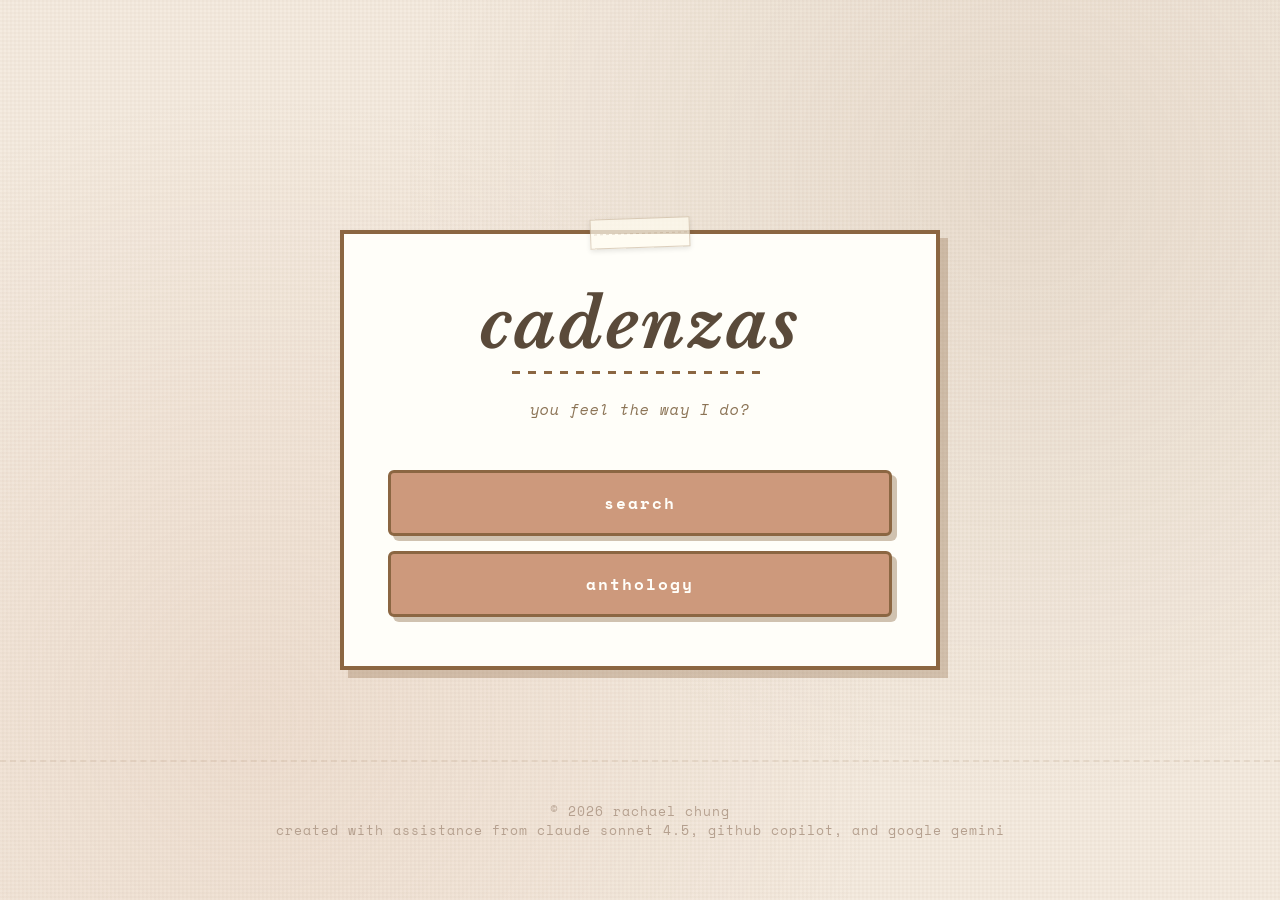
==== commit 7bb1962c: "finishing touches" ====
--- a/index.html
+++ b/index.html
@@ -50,5 +50,13 @@
       </a>
     </div>
   </div>
+
+  <footer class="footer"> 
+      <div>
+        <p>© 2026 Rachael Chung</p>
+        <p>Created with assistance from Claude Sonnet 4.5, GitHub Copilot, and Google Gemini</p>
+      </div> 
+  </footer>
+
 </body>
 </html>
--- a/styles.css
+++ b/styles.css
@@ -1,4 +1,4 @@
-@import url('https://fonts.googleapis.com/css2?family=Libre+Baskerville:ital,wght@0,400;0,700;1,400&family=Courier+Prime:ital,wght@0,400;0,700;1,400&family=Space+Mono:ital,wght@0,400;0,700;1,400&display=swap');
+@import url('https://fonts.googleapis.com/css2?family=Libre+Baskerville:ital,wght@0,400;0,700;1,400&family=Courier+Prime:ital,wght@0,400;0,700;1,400&family=Space+Mono:ital,wght@0,400;0,700;1,400&family=DM+Serif+Display:ital@0;1&display=swap');
 
 * {
   margin: 0;
@@ -26,7 +26,10 @@
     );
   min-height: 100vh;
   display: flex;
+  flex-direction: column;
   align-items: center;
+  min-height: 100vh;
+  margin: 0;
   justify-content: center;
   padding: 20px;
   position: relative;
@@ -46,6 +49,615 @@
   z-index: 0;
 }
 
+.footer { 
+  position: absolute;
+  bottom: 20px;
+  margin-top: auto; /* Pushes the footer to the bottom if content is short */
+  padding: 40px 20px;
+  width: 100%;
+  text-align: center;
+  font-family: 'Space Mono', monospace;
+  color: #b5a08f;
+  font-size: 0.8em;
+  letter-spacing: 1px;
+  text-transform: lowercase;
+  border-top: 2px dashed rgba(139, 102, 66, 0.1);
+}
+
+/* Gallery Layout */
+.gallery-wrapper {
+  max-width: 1200px;
+  width: 100%;
+  position: relative;
+  z-index: 1;
+}
+
+.gallery-header {
+  text-align: center;
+  margin-bottom: 40px;
+}
+
+.gallery-header h1 {
+  font-family: 'DM Serif Display', serif;
+  font-size: 3.5em;
+  margin-bottom: 0.15em;
+  color: #5a4a3a;
+  letter-spacing: 2px;
+  text-transform: lowercase;
+  font-style: italic;
+}
+
+.gallery-header .subtitle {
+  font-family: 'Space Mono', monospace;
+  font-style: italic;
+  color: #8b7355;
+  font-size: 0.95em;
+  letter-spacing: 1px;
+  margin-bottom: 10px;
+}
+
+.keepsake-count {
+  font-family: 'Space Mono', monospace;
+  color: #b5a08f;
+  font-size: 0.85em;
+  letter-spacing: 2px;
+  text-transform: lowercase;
+}
+
+/* Carousel Container */
+.carousel-container {
+  position: relative;
+  width: 100%;
+  overflow: visible;
+  margin-bottom: 30px;
+}
+
+.carousel-track {
+  display: flex;
+  gap: 30px;
+  overflow-x: auto;
+  scroll-behavior: smooth;
+  padding: 40px 20px;
+  scroll-snap-type: x mandatory;
+  -webkit-overflow-scrolling: touch;
+  scrollbar-width: none;
+}
+
+.carousel-track::-webkit-scrollbar {
+  display: none;
+}
+
+/* Keepsake Cards - Instagram Story Style */
+.keepsake-card {
+  flex: 0 0 420px;
+  scroll-snap-align: center;
+  transition: all 0.5s cubic-bezier(0.4, 0, 0.2, 1);
+  opacity: 0.3;
+  transform: scale(0.85);
+  filter: blur(2px);
+}
+
+.keepsake-card.active {
+  opacity: 1;
+  transform: scale(1);
+  filter: blur(0);
+  z-index: 2;
+}
+
+.keepsake-card.prev,
+.keepsake-card.next {
+  opacity: 0.5;
+  transform: scale(0.92);
+  filter: blur(1px);
+}
+
+.card-inner {
+  background: linear-gradient(135deg, #fffef9 0%, #fef8f0 100%);
+  border: 3px solid #8b6642;
+  border-radius: 24px;
+  padding: 35px 30px;
+  box-shadow: 
+    0 10px 40px rgba(139, 102, 66, 0.2),
+    0 0 0 1px rgba(139, 102, 66, 0.1) inset;
+  position: relative;
+  min-height: 500px;
+  display: flex;
+  flex-direction: column;
+  overflow: hidden;
+}
+
+.card-inner::before {
+  content: '';
+  position: absolute;
+  top: 0;
+  left: 0;
+  right: 0;
+  height: 4px;
+  background: linear-gradient(90deg, 
+    #cd997c 0%, 
+    #8b6642 50%, 
+    #cd997c 100%);
+}
+
+/* Card Header */
+.card-header {
+  display: flex;
+  align-items: center;
+  gap: 18px;
+  margin-bottom: 30px;
+  padding-bottom: 20px;
+  border-bottom: 2px dashed rgba(139, 102, 66, 0.2);
+}
+
+.vinyl-icon {
+  width: 50px;
+  height: 50px;
+  background: linear-gradient(135deg, #cd997c 0%, #8b6642 100%);
+  border-radius: 50%;
+  display: flex;
+  align-items: center;
+  justify-content: center;
+  font-size: 24px;
+  color: #fffef9;
+  box-shadow: 0 4px 12px rgba(139, 102, 66, 0.3);
+  flex-shrink: 0;
+}
+
+.song-info {
+  flex: 1;
+  min-width: 0;
+}
+
+.song-title {
+  font-family: 'DM Serif Display', serif;
+  font-size: 1.5em;
+  color: #5a4a3a;
+  margin-bottom: 5px;
+  line-height: 1.3;
+  overflow: hidden;
+  text-overflow: ellipsis;
+  display: -webkit-box;
+  -webkit-line-clamp: 2;
+  -webkit-box-orient: vertical;
+}
+
+.artist-name {
+  font-family: 'Space Mono', monospace;
+  font-size: 0.9em;
+  color: #8b7355;
+  letter-spacing: 0.5px;
+}
+
+/* Lyrics Container */
+.lyrics-container {
+  flex: 1;
+  display: flex;
+  /*flex-direction: column;*/
+  /*justify-content: center;*/
+  padding: 22px 0;
+  position: relative;
+  max-height: 350px;
+  /*min-height: 300px;*/
+  overflow-y: auto;
+  overflow-x: hidden;
+  display: grid;
+  align-content: center;
+  scrollbar-width: none;
+  -ms-overflow-style: none;
+}
+
+.lyrics-container::before,
+.lyrics-container::after {
+  content: '"';
+  position: absolute;
+  font-family: 'DM Serif Display', serif;
+  font-size: 80px;
+  color: rgba(139, 102, 66, 0.15);
+  line-height: 1;
+}
+
+.lyrics-container::before {
+  top: -10px;
+  left: -10px;
+}
+
+.lyrics-container::after {
+  content: '"';
+  bottom: -30px;
+  right: -10px;
+}
+
+.lyric-line {
+  font-family: 'Courier Prime', monospace;
+  font-size: 1.15em;
+  line-height: 1.8;
+  color: #5a4a3a;
+  margin: 8px 0;
+  text-align: center;
+  position: relative;
+  z-index: 1;
+}
+
+.lyrics-container::-webkit-scrollbar {
+  display: none;
+}
+
+.lyrics-container::-webkit-scrollbar-track {
+  background: rgba(139, 102, 66, 0.1);
+  border-radius: 4px;
+}
+
+.lyrics-container::-webkit-scrollbar-thumb {
+  background: rgba(139, 102, 66, 0.3);
+  border-radius: 4px;
+}
+
+.lyrics-container::-webkit-scrollbar-thumb:hover {
+  background: rgba(139, 102, 66, 0.5);
+}
+
+/* Card Footer */
+.card-footer {
+  margin-top: auto;
+  padding-top: 20px;
+  display: flex;
+  justify-content: flex-end;
+}
+
+.badge {
+  font-family: 'Space Mono', monospace;
+  font-size: 0.75em;
+  padding: 6px 14px;
+  border-radius: 20px;
+  font-weight: 700;
+  letter-spacing: 1px;
+  text-transform: lowercase;
+}
+
+.animated-badge {
+  background: linear-gradient(135deg, #e8d5c4 0%, #d4c0ab 100%);
+  color: #8b6642;
+  border: 2px solid #8b6642;
+}
+
+.static-badge {
+  background: #f4ebe0;
+  color: #b5a08f;
+  border: 2px solid #d4c0ab;
+}
+
+/* Carousel Navigation */
+.carousel-nav {
+  position: absolute;
+  top: 50%;
+  transform: translateY(-50%);
+  background: rgba(255, 254, 249, 0.95);
+  border: 3px solid #8b6642;
+  color: #5a4a3a;
+  width: 50px;
+  height: 50px;
+  border-radius: 50%;
+  font-size: 28px;
+  cursor: pointer;
+  transition: all 0.3s ease;
+  z-index: 10;
+  display: flex;
+  align-items: center;
+  justify-content: center;
+  box-shadow: 0 4px 15px rgba(139, 102, 66, 0.3);
+  font-family: 'DM Serif Display', serif;
+  padding: 0;
+  line-height: 1;
+}
+
+.carousel-nav:hover:not(:disabled) {
+  background: #cd997c;
+  color: #fffef9;
+  transform: translateY(-50%) scale(1.1);
+  box-shadow: 0 6px 20px rgba(139, 102, 66, 0.4);
+}
+
+.carousel-nav:active:not(:disabled) {
+  transform: translateY(-50%) scale(0.95);
+}
+
+.carousel-nav:disabled {
+  opacity: 0.3;
+  cursor: not-allowed;
+}
+
+.carousel-nav.prev {
+  left: -25px;
+}
+
+.carousel-nav.next {
+  right: -25px;
+}
+
+.carousel-track {
+  display: flex;
+  overflow-x: auto;
+  scroll-snap-type: x mandatory; /* Encourages the browser to help with alignment */
+  padding: 0 50%; /* This allows the first/last card to reach the exact center */
+  scroll-behavior: smooth;
+}
+
+.keepsake-card {
+  flex: 0 350px 80%; /* Or whatever your card width is */
+  scroll-snap-align: center;
+}
+
+/* Carousel Dots */
+.carousel-dots {
+  display: flex;
+  justify-content: center;
+  gap: 10px;
+  margin-bottom: 30px;
+}
+
+.dot {
+  width: 10px;
+  height: 10px;
+  border-radius: 50%;
+  background: #d4c0ab;
+  border: 2px solid #8b6642;
+  cursor: pointer;
+  transition: all 0.3s ease;
+  padding: 0;
+}
+
+.dot:hover {
+  background: #b88968;
+  transform: scale(1.2);
+}
+
+.dot.active {
+  background: #8b6642;
+  width: 30px;
+  border-radius: 5px;
+}
+
+/* Card Actions */
+.card-actions {
+  display: flex;
+  justify-content: center;
+  gap: 15px;
+}
+
+.action-button {
+  padding: 14px 28px;
+  border: 3px solid #8b6642;
+  background: #fffef9;
+  color: #5a4a3a;
+  font-family: 'Space Mono', monospace;
+  font-weight: 700;
+  font-size: 0.9em;
+  cursor: pointer;
+  transition: all 0.2s ease;
+  letter-spacing: 1px;
+  text-transform: lowercase;
+  display: flex;
+  align-items: center;
+  gap: 8px;
+  box-shadow: 4px 4px 0px rgba(139, 102, 66, 0.3);
+  border-radius: 8px;
+}
+
+.action-button:hover {
+  transform: translate(-2px, -2px);
+  box-shadow: 6px 6px 0px rgba(139, 102, 66, 0.3);
+}
+
+.action-button:active {
+  transform: translate(1px, 1px);
+  box-shadow: 2px 2px 0px rgba(139, 102, 66, 0.3);
+}
+
+.share-button:hover {
+  background: #cd997c;
+  color: #fffef9;
+}
+
+.delete-button {
+  border-color: #8b4a42;
+  color: #8b4a42;
+}
+
+.delete-button:hover {
+  background: #8b4a42;
+  color: #fffef9;
+  border-color: #8b4a42;
+  box-shadow: 4px 4px 0px rgba(139, 74, 66, 0.3);
+}
+
+/* Empty State */
+.empty-state {
+  flex: 0 0 420px;
+  min-height: 500px;
+  display: flex;
+  flex-direction: column;
+  align-items: center;
+  justify-content: center;
+  background: linear-gradient(135deg, #fffef9 0%, #fef8f0 100%);
+  border: 3px dashed #b5a08f;
+  border-radius: 24px;
+  padding: 60px 40px;
+  text-align: center;
+}
+
+.empty-icon {
+  font-size: 5em;
+  color: rgba(139, 102, 66, 0.2);
+  margin-bottom: 20px;
+  font-family: 'DM Serif Display', serif;
+}
+
+.empty-state h3 {
+  font-family: 'DM Serif Display', serif;
+  color: #8b7355;
+  font-size: 1.8em;
+  margin-bottom: 12px;
+  font-style: italic;
+}
+
+.empty-state p {
+  font-family: 'Space Mono', monospace;
+  color: #b5a08f;
+  font-size: 0.9em;
+  letter-spacing: 0.5px;
+}
+
+/* Toast Notification */
+.toast {
+  position: fixed;
+  bottom: 30px;
+  left: 50%;
+  transform: translateX(-50%) translateY(100px);
+  background: #5a4a3a;
+  color: #fffef9;
+  padding: 16px 28px;
+  border-radius: 30px;
+  font-family: 'Space Mono', monospace;
+  font-size: 0.9em;
+  font-weight: 700;
+  box-shadow: 0 8px 25px rgba(0, 0, 0, 0.3);
+  z-index: 1000;
+  transition: transform 0.3s ease;
+  letter-spacing: 0.5px;
+}
+
+.toast.show {
+  transform: translateX(-50%) translateY(0);
+}
+
+/* Navigation Buttons */
+.nav-buttons {
+  position: absolute;
+  top: 25px;
+  right: 25px;
+  display: flex;
+  gap: 12px;
+  z-index: 10;
+}
+
+.home-button {
+  position: absolute;
+  top: 25px;
+  left: 25px;
+  display: flex;
+  gap: 12px;
+  z-index: 10;
+}
+
+.nav-button {
+  padding: 10px 16px;
+  border: 2px solid #8b6642;
+  background: rgba(255, 254, 249, 0.95);
+  color: #5a4a3a;
+  font-family: 'Space Mono', monospace;
+  font-weight: 700;
+  cursor: pointer;
+  font-size: 0.85em;
+  box-shadow: 3px 3px 0px rgba(139, 102, 66, 0.3);
+  transition: all 0.2s ease;
+  letter-spacing: 1px;
+  text-transform: lowercase;
+  text-decoration: none;
+  display: inline-block;
+  border-radius: 6px;
+}
+
+.nav-button:hover {
+  transform: translate(-1px, -1px);
+  box-shadow: 4px 4px 0px rgba(139, 102, 66, 0.3);
+  background: #cd997c;
+  color: #fffef9;
+}
+
+.nav-button:active {
+  transform: translate(1px, 1px);
+  box-shadow: 2px 2px 0px rgba(139, 102, 66, 0.3);
+}
+
+/* Responsive Design */
+@media (max-width: 768px) {
+  .gallery-header h1 {
+    font-size: 2.5em;
+  }
+
+  .keepsake-card {
+    flex: 0 0 340px;
+  }
+
+  .card-inner {
+    padding: 28px 24px;
+    min-height: 450px;
+  }
+
+  .song-title {
+    font-size: 1.3em;
+  }
+
+  .lyric-line {
+    font-size: 1.05em;
+  }
+
+  .carousel-nav {
+    width: 45px;
+    height: 45px;
+    font-size: 24px;
+  }
+
+  .carousel-nav.prev {
+    left: -15px;
+  }
+
+  .carousel-nav.next {
+    right: -15px;
+  }
+
+  .action-button {
+    padding: 12px 20px;
+    font-size: 0.85em;
+  }
+}
+
+@media (max-width: 480px) {
+  .keepsake-card {
+    flex: 0 0 300px;
+  }
+
+  .card-inner {
+    padding: 24px 20px;
+    min-height: 400px;
+  }
+
+  .vinyl-icon {
+    width: 40px;
+    height: 40px;
+    font-size: 20px;
+  }
+
+  .song-title {
+    font-size: 1.2em;
+  }
+
+  .lyric-line {
+    font-size: 1em;
+  }
+
+  .card-actions {
+    flex-direction: column;
+    gap: 10px;
+  }
+
+  .action-button {
+    width: 100%;
+    justify-content: center;
+  }
+}
+
+/* Search Page Styles (original styles) */
 .search-container {
   max-width: 600px;
   width: 100%;
@@ -265,42 +877,6 @@
   border-color: #8b4a42 !important;
 }
 
-.nav-buttons {
-  position: absolute;
-  top: 25px;
-  right: 25px;
-  display: flex;
-  gap: 12px;
-  z-index: 10;
-}
-
-.nav-button {
-  padding: 10px 16px;
-  border: 2px solid #8b6642;
-  background: #fffef9;
-  color: #5a4a3a;
-  font-family: 'Space Mono', monospace;
-  font-weight: 700;
-  cursor: pointer;
-  font-size: 0.85em;
-  box-shadow: 3px 3px 0px rgba(139, 102, 66, 0.3);
-  transition: all 0.2s ease;
-  letter-spacing: 1px;
-  text-transform: lowercase;
-  text-decoration: none;
-  display: inline-block;
-}
-
-.nav-button:hover {
-  transform: translate(-1px, -1px);
-  box-shadow: 4px 4px 0px rgba(139, 102, 66, 0.3);
-}
-
-.nav-button:active {
-  transform: translate(1px, 1px);
-  box-shadow: 2px 2px 0px rgba(139, 102, 66, 0.3);
-}
-
 /* Decorative corner elements */
 .search-container::before {
   content: '';
@@ -351,4 +927,4 @@
     rgba(139, 102, 66, 0.2) 3px,
     rgba(139, 102, 66, 0.2) 6px
   );
-}
+}
